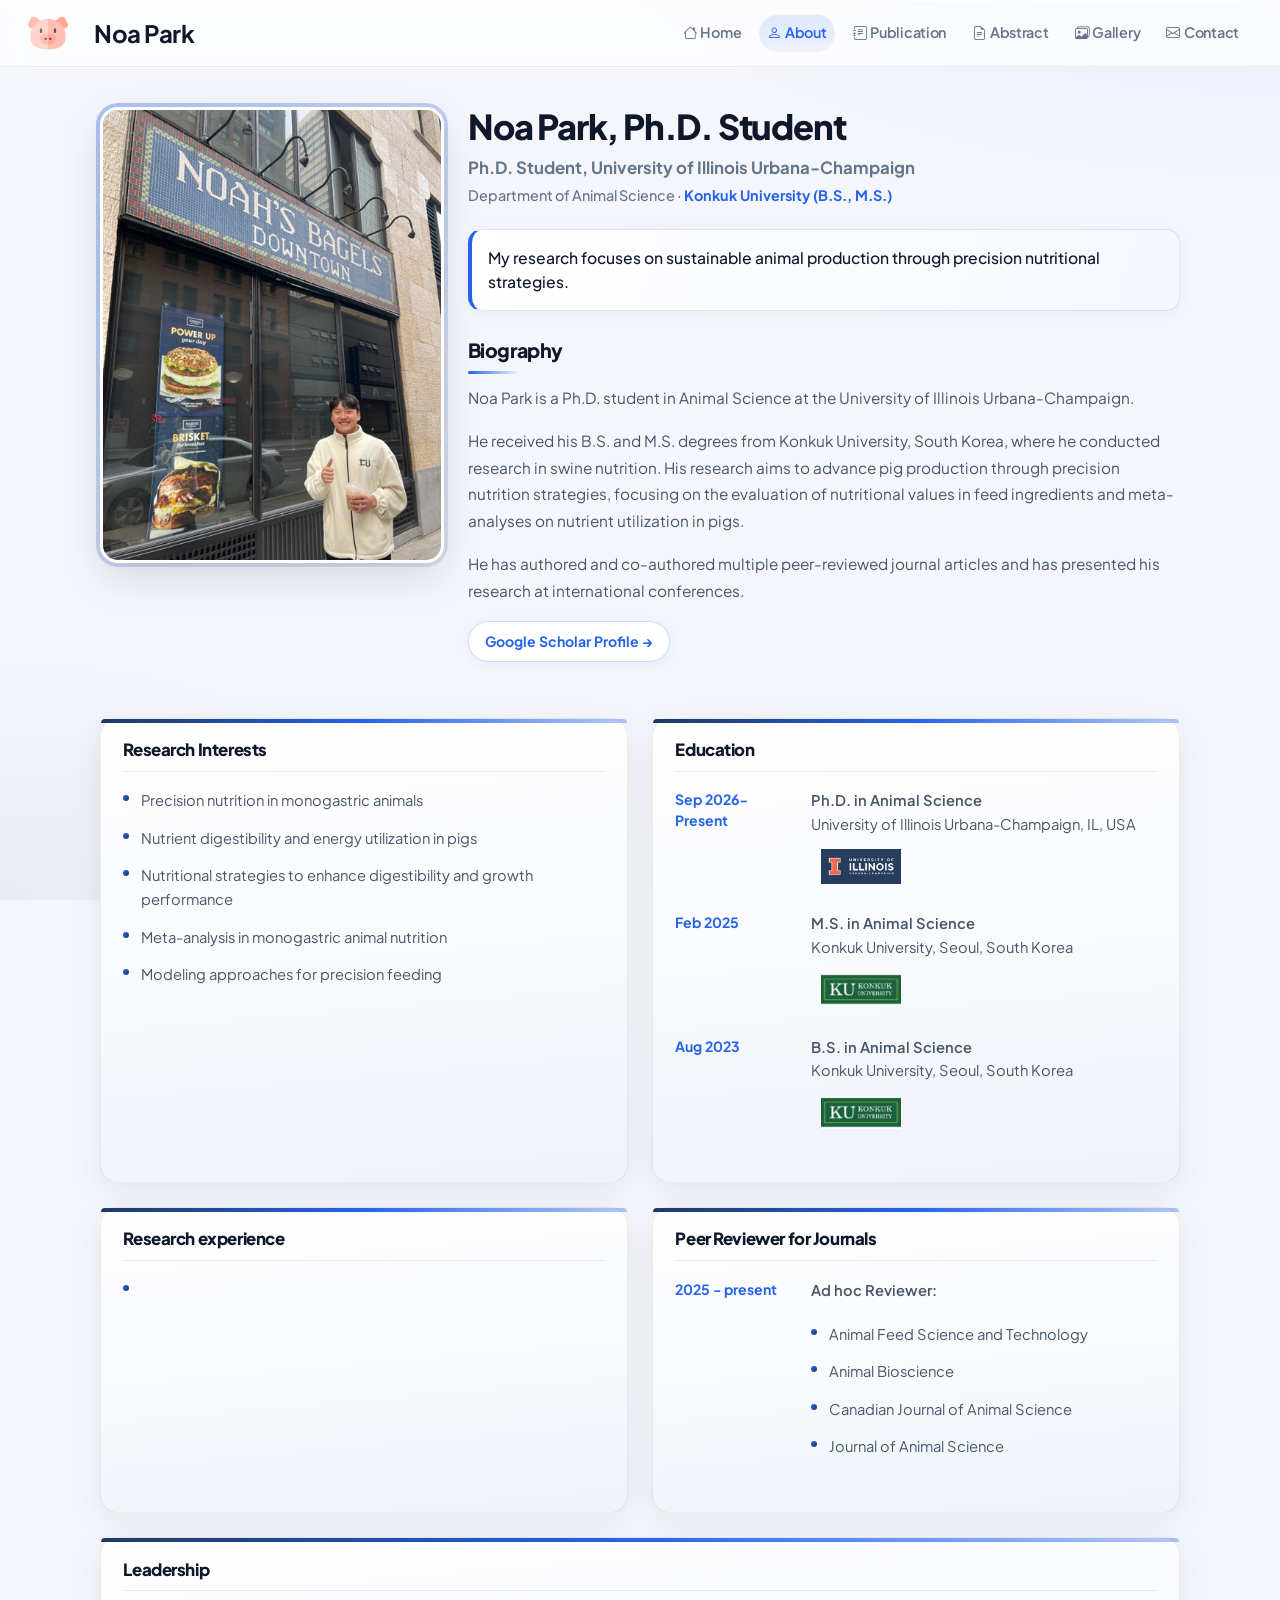
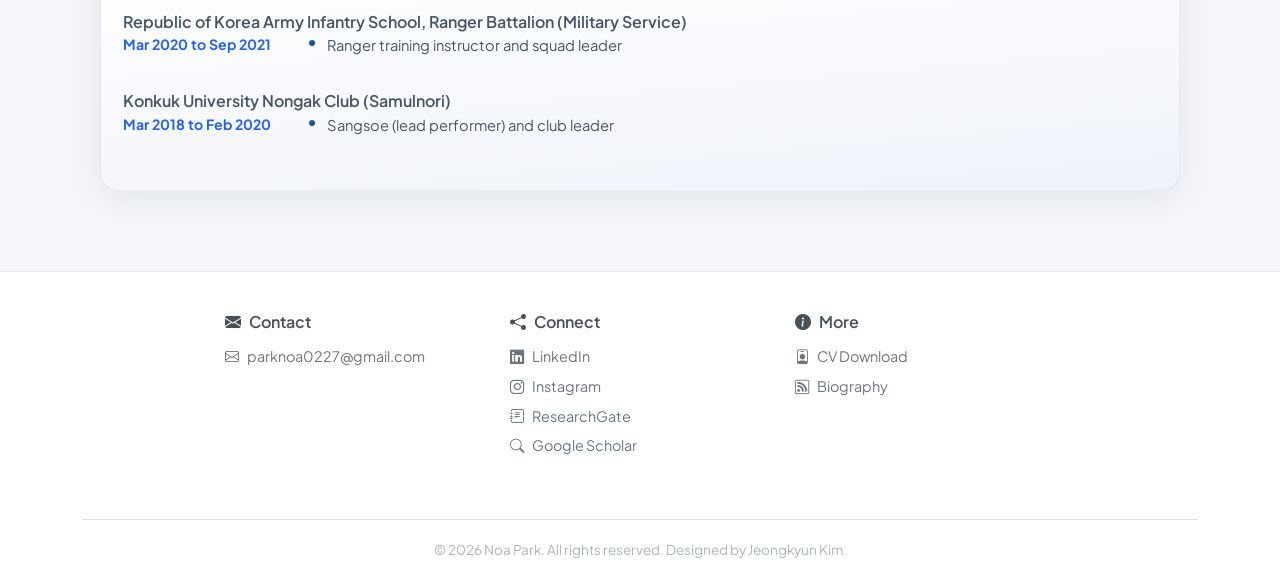
==== about.html @ 13ad5c79 "first commit" ====
<!DOCTYPE html>
<html lang="ko">
<head>
    <meta charset="utf-8">
    <meta http-equiv="X-UA-Compatible" content="IE=edge">
    <title>Noa Park Page</title>
    <meta name="viewport" content="width=device-width, initial-scale=1">

    <link rel="preconnect" href="https://fonts.googleapis.com">
    <link rel="preconnect" href="https://fonts.gstatic.com" crossorigin>
    <link href="https://fonts.googleapis.com/css2?family=Plus+Jakarta+Sans:ital,wght@0,400;0,500;0,600;0,700;0,800;1,500&display=swap" rel="stylesheet">

    <!-- Bootstrap CSS / JS -->
    <link rel="stylesheet" href="inc/css/bootstrap.min.css">
    <script src="inc/js/bootstrap.bundle.min.js"></script>
    <link rel="stylesheet" href="inc/css/page.css">
    <link rel="stylesheet" href="inc/css/about.css">
    <link rel="stylesheet" href="https://cdn.jsdelivr.net/npm/bootstrap-icons@1.11.3/font/bootstrap-icons.css">
</head>
<body class="page-about">
    <div id="navbar-placeholder"></div>

    
    <!-- 상단 프로필 섹션 -->
    <div class="about-hero">
    <div class="row g-4 align-items-start">
        <!-- 왼쪽 사진 -->
        <div class="col-lg-4 d-flex justify-content-center">
            <div class="about-photo-frame">
                <img src="img/img02.png" alt="Profile photo" class="about-photo">
            </div>
        </div>

        <!-- 오른쪽 텍스트 -->
        <div class="col-lg-8">
            <!-- 이름 + 현재 포지션 -->
            <div class="about-header">
                <h1 class="about-name" id="about-hero-name"></h1>
                <p class="about-position" id="about-hero-position"></p>
                <p class="about-meta">
                    <span id="about-meta-department"></span>
                    <span class="about-univ" id="about-meta-prior"></span>
                </p>
            </div>

            <!-- 한 줄 연구 요약 — 내용은 inc/content/about-content.js -->
            <div class="about-highlight" id="about-highlight"></div>

            <!-- Biography — 내용은 inc/content/about-content.js -->
            <section class="about-bio">
                <h2 class="about-section-title" id="about-bio-title"></h2>
                <div id="about-bio-body"></div>
                <p class="about-links">
                    <a href="#" target="_blank" rel="noopener" class="about-link" id="about-scholar-link"></a>
                </p>
            </section>
        </div>
    </div>
</div>


    <!-- CV 2열 그리드 섹션 -->
    <section class="cv-grid">
        <div class="row g-4">
            <!-- Research Interests — 목록은 inc/content/about-content.js -->
            <div class="col-lg-6 col-md-12">
                <div class="cv-card">
                    <h5 id="cv-research-title"></h5>
                    <div id="cv-research-list"></div>
                </div>
            </div>

            <!-- Education — inc/content/about-content.js -->
            <div class="col-lg-6 col-md-12">
                <div class="cv-card">
                    <h5 id="cv-education-title"></h5>
                    <div id="cv-education-body"></div>
                </div>
            </div>

            <!-- Research experience — 내용 없으면 빈 줄(&nbsp;) 한 줄만 표시 -->
            <div class="col-lg-6 col-md-12" id="cv-col-research-exp">
                <div class="cv-card">
                    <h5 id="cv-research-exp-title"></h5>
                    <div id="cv-research-exp-body"></div>
                </div>
            </div>

            <!-- Peer Reviewer — inc/content/about-content.js -->
            <div class="col-lg-6 col-md-12">
                <div class="cv-card">
                    <h5 id="cv-peer-title"></h5>
                    <div id="cv-peer-body"></div>
                </div>
            </div>

            <!-- Leadership — inc/content/about-content.js -->
            <div class="col-lg-12 col-md-12">
                <div class="cv-card">
                    <h5 id="cv-leadership-title"></h5>
                    <div id="cv-leadership-body"></div>
                </div>
            </div>
        </div>
    </section>

    <div id="footer-placeholder"></div>

    <!-- 내용 수정: inc/content/about-content.js 만 편집 -->
    <script src="inc/content/about-content.js"></script>
    <script src="inc/js/about-render.js"></script>
    <script src="inc/js/common.js"></script>
</body>
</html>
---- inc/css/page.css ----
body{
    font-family: -apple-system,BlinkMacSystemFont,"Segoe UI",Roboto,"Noto Sans KR",sans-serif;
    background:#ffffff;
}

/* 상단 네비 */
.navbar-nav .nav-link {
    transition: all 0.3s ease;
    border-radius: 25px;
    margin: 0 5px;
    padding: 8px 20px;
}

.navbar-nav .nav-link:hover {
    background: rgba(255,255,255,0.2);
    transform: translateY(-2px);
}
.dropdown-item:hover {
    background: linear-gradient(90deg, #e0edff, #a1bcfc);
    color: white !important;
}
.nav-stay{
    background: linear-gradient(135deg, #e0edff 0%, #a1bcfc 100%);
    box-shadow: 0 4px 15px rgba(0,0,0,0.2);
    padding: 0.5rem 1rem;
}
.nav-span{
    color:rgb(56, 56, 56);
}

/* FOOTER (common.js 주입 푸터) */
.footer{
    background: linear-gradient(135deg, #f8f9fa 0%, #e9ecef 100%);
    border-top: 1px solid #dee2e6;
    margin-top: 60px;
    padding: 40px 0 20px;
    color: #6c757d;
    font-size: 0.9rem;
}
.footer .row > div {
    display: flex;
    flex-direction: column;
    align-items: center;
}

.footer h6{
    color: #495057;
    font-weight: 600;
    margin-bottom: 15px;
    font-size: 1rem;
}
.footer-link{
    color: #6c757d;
    text-decoration: none;
    display: block;
    margin-bottom: 8px;
}
.footer-link:hover{
    color: #c62828;
}
.footer .bi{
    width: 16px;
    height: 16px;
    margin-right: 8px;
}
.footer-bottom{
    border-top: 1px solid #dee2e6;
    margin-top: 30px;
    padding-top: 20px;
    text-align: center;
    font-size: 0.85rem;
    color: #adb5bd;
}

/* page.css - about.html 전용 스타일 */

/* 상단 About 섹션 */
.about-hero{
    max-width:1200px;
    margin:60px auto 40px;
}
.about-photo{
    width:100%;
    max-width:420px;
    border-radius:4px;
    box-shadow:0 10px 25px rgba(0,0,0,0.18);
    object-fit:cover;
}
.about-name{
    font-size:1.8rem;
    font-weight:700;
    margin-bottom:5px;
}
.about-position{
    font-weight:600;
    margin-bottom:4px;
}
.about-univ{
    color:#c62828;
    font-weight:600;
}
.about-dept{
    margin-top:15px;
    margin-bottom:20px;
    color:#555;
    font-size:1rem;
}
.about-list{
    margin-top:10px;
}
.about-list li{
    margin-bottom:6px;
    font-size:0.98rem;
}

/* 상단 헤더 영역 */
.about-header{
    margin-bottom:18px;
}

.about-meta{
    font-size:0.9rem;
    color:#777;
}


/* 연구 한 줄 요약 강조 박스 */
.about-highlight{
    margin:20px 0 28px;
    padding:14px 18px;
    border-radius:8px;
    background: #f8fafc;
    border:1px solid #e5e9f0;
    font-size:0.95rem;
    color:#333;
}

/* 섹션 타이틀 + 바이오 */
.about-section-title{
    font-size:1.25rem;
    font-weight:700;
    margin-bottom:10px;
    color:#444;
}

.about-bio-text{
    font-size:0.95rem;
    line-height:1.7;
    color:#444;
    margin-bottom:10px;
}

.about-links{
    margin-top:8px;
}

.about-link{
    font-size:0.9rem;
    font-weight:600;
    color:#1a73e8;
    text-decoration:none;
}

.about-link:hover{
    text-decoration:underline;
}





/* Biography 영역 */
.bio-section{
    max-width:1200px;
    margin:40px auto 80px;
}
.bio-title{
    font-weight:700;
    font-size:1.4rem;
    margin-bottom:20px;
}
.bio-title span{
    color:#1b5e20;
}
.bio-text{
    font-size:0.98rem;
    line-height:1.7;
    color:#333;
}
.bio-text .about-univ{
    color:#c62828;
}


/* CV 그리드 섹션 */
.cv-grid .row > div {
    display: flex;
}
.cv-grid .cv-card {
    width: 100%;
}
.cv-grid{
    max-width:1200px;
    margin:60px auto 80px;
}
.cv-title{
    font-weight:700;
    font-size:1.3rem;
    margin-bottom:25px;
    color:#333;
}
.cv-card{
    height:100%;
    padding:25px;
    border:1px solid #e9ecef;
    border-radius:8px;
    background:#fff;
    transition:all 0.3s ease;
    box-shadow:0 2px 8px rgba(0,0,0,0.08);
}
.cv-card:hover{
    box-shadow:0 8px 25px rgba(0,0,0,0.15);
    transform:translateY(-2px);
}
.cv-card h5{
    font-size:1.1rem;
    font-weight:700;
    margin-bottom:18px;
    color:#1a1a1a;
}
.cv-item{
    display:flex;
    align-items:flex-start;
    margin-bottom:14px;
    font-size:0.92rem;
}
.cv-dot{
    width:6px;
    height:6px;
    background:#c62828;
    border-radius:50%;
    margin:6px 12px 0 0;
    flex-shrink:0;
}
.cv-text{
    color:#555;
    line-height:1.6;
}
.cv-univ-logo{
    width:80px;
    height:60px;
    object-fit:contain;
    margin-left:10px;
    opacity:0.9;
}
.cv-date{
    font-weight:600;
    color:#c62828;
    font-size:0.88rem;
}

.cv-item-grid {
    display: grid;
    grid-template-columns: 120px 1fr;
    gap: 12px 16px;
    align-items: start;
    margin-bottom: 16px;
    font-size: 0.92rem;
}


/* 날짜가 긴 섹션용 (Leadership, Activity 등) */
.cv-item-grid-wide{
    display:grid;
    grid-template-columns:170px 1fr; /* 여기 값으로 조절 */
    gap:12px 16px;
    align-items:start;
    margin-bottom:16px;
}



/* 5. Gallery 페이지 */
.gallery-page{ 
    max-width:1200px; 
    margin:60px auto 80px; 
}

.gallery-page #galleryCarousel {
    margin-bottom: 2.5rem;
}

/* 캐러셀 — 고정 비율 박스 + cover로 빈 여백 제거 */
.gallery-page .carousel-item {
    position: relative;
}

.carousel-slide-wrapper {
    position: relative;
    width: 100%;
    aspect-ratio: 5 / 3;
    max-height: min(52vh, 520px);
    margin-inline: auto;
    background: linear-gradient(155deg, #f4f5f7 0%, #e9ecf1 55%, #dfe4ea 100%);
    border-radius: 16px;
    overflow: hidden;
    box-shadow:
        0 12px 40px rgba(15, 23, 42, 0.12),
        0 2px 8px rgba(15, 23, 42, 0.06);
    border: 1px solid rgba(255, 255, 255, 0.65);
}

.carousel-slide-img {
    position: absolute;
    inset: 0;
    width: 100%;
    height: 100%;
    object-fit: cover;
    object-position: center;
    border-radius: 0;
    box-shadow: none;
}

.gallery-page .carousel-caption {
    left: 50%;
    right: auto;
    bottom: 1.25rem;
    transform: translateX(-50%);
    width: auto;
    max-width: calc(100% - 2rem);
    padding: 0.45rem 1rem;
    margin: 0;
    background: rgba(15, 23, 42, 0.42);
    backdrop-filter: blur(10px);
    -webkit-backdrop-filter: blur(10px);
    border-radius: 999px;
    border: 1px solid rgba(255, 255, 255, 0.14);
    box-shadow: 0 4px 20px rgba(0, 0, 0, 0.18);
}

.gallery-page .carousel-caption p {
    margin: 0;
    font-size: 0.875rem;
    font-weight: 600;
    letter-spacing: 0.02em;
    color: #fff !important;
    text-shadow: 0 1px 2px rgba(0, 0, 0, 0.35);
}

/* 심플한 버튼 */
.simple-carousel-btn {
    width: 50px;
    height: 50px;
    background: rgba(255,255,255,0.9);
    border: none;
    border-radius: 50%;
    top: 50%;
    transform: translateY(-50%);
    margin-top: -25px;
    transition: all 0.3s ease;
    box-shadow: 0 4px 15px rgba(0,0,0,0.2);
    color: #333 !important;
    font-size: 1.2rem;
    display: flex;
    align-items: center;
    justify-content: center;
}

.simple-carousel-btn:hover {
    background: #fff;
    box-shadow: 0 6px 25px rgba(0,0,0,0.3);
    transform: translateY(-50%) scale(1.1);
    color: #c62828 !important;
}

.simple-carousel-btn i {
    font-size: 1.3rem;
}

/* 인디케이터 */
.gallery-page .carousel-indicators {
    margin-bottom: 0.35rem;
}

.gallery-page .carousel-indicators [data-bs-target] {
    width: 10px;
    height: 10px;
    border-radius: 50%;
    background: rgba(15, 23, 42, 0.18);
    border: none;
    margin: 0 5px;
    transition: transform 0.25s ease, background 0.25s ease, box-shadow 0.25s ease;
}

.gallery-page .carousel-indicators .active {
    background: #c62828;
    transform: scale(1.25);
    box-shadow: 0 0 0 3px rgba(198, 40, 40, 0.22);
}

/* 모바일 */
@media (max-width: 768px) {
    .carousel-slide-wrapper {
        aspect-ratio: 4 / 3;
        max-height: min(48vh, 380px);
        border-radius: 14px;
    }
    .simple-carousel-btn {
        width: 40px;
        height: 40px;
    }
    .gallery-page .carousel-caption {
        bottom: 0.85rem;
        padding: 0.35rem 0.85rem;
    }
}

/* 그리드 상단 문구 */
.gallery-grid-section {
    padding-top: 0.25rem;
    margin-top: 0.5rem;
    border-top: 1px solid rgba(15, 23, 42, 0.06);
}

.gallery-grid-heading {
    font-size: clamp(1.15rem, 2.5vw, 1.35rem);
    font-weight: 700;
    letter-spacing: -0.03em;
    color: #0f172a;
    text-align: center;
    margin-bottom: 0.35rem;
}

.gallery-grid-lead {
    text-align: center;
    font-size: 0.875rem;
    color: #64748b;
    max-width: 36rem;
    margin: 0 auto 1.75rem;
    line-height: 1.55;
}

/* 썸네일 카드 — aspect-ratio + 절대배치 img 로 타일 크기·크롭 통일 */
.gallery-item {
    cursor: pointer;
}

.gallery-img-wrap{
    position: relative;
    overflow: hidden;
    border-radius: 14px;
    width: 100%;
    aspect-ratio: 4 / 3;
    background: linear-gradient(165deg, #f1f3f6 0%, #e6e9ef 100%);
    border: 1px solid rgba(15, 23, 42, 0.06);
    box-shadow:
        0 6px 22px rgba(15, 23, 42, 0.07),
        0 1px 4px rgba(15, 23, 42, 0.04);
    transition: box-shadow 0.35s ease, transform 0.35s ease, border-color 0.35s ease;
}

.gallery-img-wrap:hover {
    box-shadow:
        0 14px 36px rgba(15, 23, 42, 0.11),
        0 4px 12px rgba(198, 40, 40, 0.08);
    transform: translateY(-3px);
    border-color: rgba(198, 40, 40, 0.18);
}

.gallery-img-wrap img{
    position: absolute;
    inset: 0;
    width: 100%;
    height: 100%;
    object-fit: cover;
    object-position: center;
    border-radius: 0;
    transition: transform 0.45s cubic-bezier(0.33, 1, 0.68, 1);
}

/* 호버 오버레이 */
.gallery-overlay{
    position:absolute;
    inset:0;
    background: linear-gradient(
        to top,
        rgba(15, 23, 42, 0.72) 0%,
        rgba(15, 23, 42, 0.25) 45%,
        transparent 70%
    );
    color:#fff;
    display:flex;
    align-items:flex-end;
    justify-content:center;
    opacity:0;
    transition:opacity 0.35s ease;
    text-align:center;
    padding: 1rem 1rem 1.1rem;
}
.gallery-overlay-text{
    font-size: 0.9rem;
    font-weight: 600;
    line-height: 1.35;
    letter-spacing: 0.02em;
    text-shadow: 0 2px 10px rgba(0, 0, 0, 0.45);
}
.gallery-img-wrap:hover img{ 
    transform: scale(1.06); 
}
.gallery-img-wrap:hover .gallery-overlay{ 
    opacity: 1; 
}

/* 이미지 모달 */
#imageModal .modal-content {
    border-radius: 16px;
    overflow: hidden;
    box-shadow: 0 24px 64px rgba(15, 23, 42, 0.22);
}

#imageModal .modal-header-custom {
    background: linear-gradient(180deg, #fafbfc 0%, #f1f3f5 100%);
    border-radius: 0;
    padding: 15px 20px;
    border-bottom: 1px solid rgba(15, 23, 42, 0.06);
    display: flex;
    justify-content: space-between;
    align-items: center;
}

#imageModal .modal-title-custom {
    color: #333;
    font-weight: 600;
    font-size: 1.1rem;
    margin: 0;
}

#imageModal .btn-close-custom {
    background: none;
    border: none;
    font-size: 1.4rem;
    color: #333 !important;
    padding: 5px 10px;
    border-radius: 50%;
    transition: all 0.3s ease;
    width: 36px;
    height: 36px;
    display: flex;
    align-items: center;
    justify-content: center;
}

#imageModal .btn-close-custom:hover {
    background: rgba(0,0,0,0.1);
    color: #c62828 !important;
    transform: scale(1.1);
}

#imageModal .modal-body-custom {
    background: #0f172a;
    padding: 24px 20px;
    border-radius: 0;
    display: flex;
    align-items: center;
    justify-content: center;
    min-height: 400px;
}

#imageModal img {
    max-height: 78vh;
    max-width: 100%;
    object-fit: contain;
    border-radius: 10px;
    box-shadow: 0 12px 48px rgba(0, 0, 0, 0.45);
}



/* 반응형 */
@media (max-width: 991.98px){
    .about-hero, .bio-section{
        margin:30px auto;
        padding:0 16px;
    }
    .about-photo{
        margin-bottom:20px;
        max-width:100%;
    }
    .about-name{
        font-size:1.5rem;
    }
    .cv-grid .row > div{
        margin-bottom:25px;
    }
    .cv-univ-logo{
        width:45px;
        height:30px;
    }
    .footer{
        padding: 30px 15px 15px;
    }

    .gallery-page{ 
        margin:30px auto; 
        padding:0 15px; 
    }
    .gallery-img-wrap {
        border-radius: 12px;
    }

    .gallery-grid-lead {
        margin-bottom: 1.35rem;
        padding-inline: 0.5rem;
    }

    .cv-item-grid {
        grid-template-columns: 1fr;
        gap: 8px;
    }

}

/* ---------- 공통 상단 네비 (common.js → #navbar-placeholder 주입) ---------- */
.navbar.site-navbar.nav-stay {
    background: rgba(255, 255, 255, 0.72) !important;
    backdrop-filter: blur(14px);
    -webkit-backdrop-filter: blur(14px);
    border-bottom: 1px solid rgba(15, 23, 42, 0.08);
    box-shadow: 0 1px 0 rgba(255, 255, 255, 0.8) inset;
}

.navbar.site-navbar.navbar-light .navbar-toggler {
    border-color: rgba(15, 23, 42, 0.08);
}

.navbar.site-navbar .nav-span {
    color: #0f172a !important;
    letter-spacing: -0.02em;
}

.navbar.site-navbar .navbar-nav .nav-link {
    color: #64748b !important;
    font-weight: 600;
    font-size: 0.9rem;
}

.navbar.site-navbar .navbar-nav .nav-link:hover,
.navbar.site-navbar .navbar-nav .nav-link:focus {
    color: #1e3a5f !important;
    background: rgba(37, 99, 235, 0.06);
}

.navbar.site-navbar .navbar-nav .nav-link.active {
    color: #2563eb !important;
    background: linear-gradient(180deg, rgba(37, 99, 235, 0.14), rgba(37, 99, 235, 0.07));
    box-shadow: 0 1px 0 rgba(255, 255, 255, 0.7) inset;
}
---- inc/css/about.css ----
/* About page — aligns with home rhythm (1120px, 1.25rem gutter); visual refresh scoped to .page-about */

.page-about {
    --ab-accent: #1e3a5f;
    --ab-accent-soft: #2563eb;
    --ab-text: #0f172a;
    --ab-muted: #64748b;
    --ab-border: rgba(15, 23, 42, 0.08);
    --ab-radius: 18px;
    --ab-font: "Plus Jakarta Sans", -apple-system, BlinkMacSystemFont, "Segoe UI", Roboto, "Noto Sans KR",
        sans-serif;
    font-family: var(--ab-font);
    color: var(--ab-text);
    background-color: #f4f6fb;
    background-image:
        radial-gradient(ellipse 120% 80% at 100% -20%, rgba(37, 99, 235, 0.1), transparent 50%),
        radial-gradient(ellipse 80% 60% at 0% 100%, rgba(30, 58, 95, 0.06), transparent 45%);
    background-attachment: fixed;
    min-height: 100vh;
}


/* ----- 상단 프로필 ----- */
.page-about .about-hero {
    max-width: 1120px;
    margin: 2.5rem auto 2.5rem;
    padding: 0 1.25rem;
}

.page-about .about-photo-frame {
    position: relative;
    display: inline-block;
    margin: 0 auto;
}

.page-about .about-photo-frame::before {
    content: "";
    position: absolute;
    inset: -4px;
    border-radius: 22px;
    background: linear-gradient(135deg, rgba(37, 99, 235, 0.35), rgba(30, 58, 95, 0.12));
    z-index: 0;
}

.page-about .about-photo {
    position: relative;
    z-index: 1;
    max-width: 380px;
    width: 100%;
    border-radius: 18px;
    object-fit: cover;
    border: 3px solid #fff;
    box-shadow:
        0 1px 0 rgba(255, 255, 255, 0.35) inset,
        0 16px 40px rgba(15, 23, 42, 0.12);
}

.page-about .about-header {
    margin-bottom: 1.35rem;
}

.page-about .about-name {
    font-size: clamp(1.65rem, 4vw, 2.15rem);
    font-weight: 800;
    letter-spacing: -0.035em;
    line-height: 1.15;
    margin-bottom: 0.5rem;
    color: var(--ab-text);
}

.page-about .about-position {
    font-weight: 700;
    font-size: 1.05rem;
    color: var(--ab-muted);
    margin-bottom: 0.35rem;
}

.page-about .about-meta {
    font-size: 0.9rem;
    color: var(--ab-muted);
    font-weight: 500;
}

.page-about .about-univ {
    color: var(--ab-accent-soft);
    font-weight: 700;
}

.page-about .about-highlight {
    margin: 1.25rem 0 1.75rem;
    padding: 1rem 1.2rem 1rem 1rem;
    border-radius: 14px;
    border: 1px solid rgba(37, 99, 235, 0.15);
    border-left: 4px solid var(--ab-accent-soft);
    background: linear-gradient(105deg, #ffffff 0%, #f4f7fd 100%);
    box-shadow: 0 2px 12px rgba(15, 23, 42, 0.05);
    font-size: 0.98rem;
    line-height: 1.55;
    font-weight: 500;
    color: var(--ab-text);
}

.page-about .about-section-title {
    font-size: 1.22rem;
    font-weight: 800;
    letter-spacing: -0.03em;
    color: var(--ab-text);
    margin-bottom: 0.65rem;
}

.page-about .about-bio .about-section-title::after {
    content: "";
    display: block;
    width: 52px;
    height: 3px;
    margin-top: 0.55rem;
    border-radius: 2px;
    background: linear-gradient(90deg, var(--ab-accent-soft), transparent);
}

.page-about .about-bio-text {
    font-size: 0.96rem;
    line-height: 1.75;
    color: #475569;
    margin-bottom: 1rem;
}

.page-about .about-links {
    margin-top: 1rem;
}

.page-about .about-link {
    display: inline-flex;
    align-items: center;
    gap: 0.35rem;
    padding: 0.55rem 1rem;
    border-radius: 999px;
    font-size: 0.88rem;
    font-weight: 700;
    color: var(--ab-accent-soft);
    text-decoration: none;
    background: #fff;
    border: 1px solid rgba(37, 99, 235, 0.22);
    box-shadow: 0 2px 10px rgba(37, 99, 235, 0.08);
    transition: transform 0.2s ease, box-shadow 0.2s ease, border-color 0.2s ease;
}

.page-about .about-link:hover {
    transform: translateY(-2px);
    border-color: rgba(37, 99, 235, 0.35);
    box-shadow: 0 6px 18px rgba(37, 99, 235, 0.14);
    color: var(--ab-accent);
}

/* ----- CV 카드 그리드 ----- */
.page-about .cv-grid {
    max-width: 1120px;
    margin: 2.5rem auto 5rem;
    padding: 0 1.25rem;
}

.page-about .cv-card {
    position: relative;
    isolation: isolate;
    height: 100%;
    padding: 1.35rem 1.4rem 1.45rem;
    border-radius: var(--ab-radius);
    border: 1px solid rgba(15, 23, 42, 0.07);
    background: linear-gradient(175deg, #ffffff 0%, #f7f9fc 55%, #eef2f9 100%);
    box-shadow:
        0 1px 0 rgba(255, 255, 255, 0.85) inset,
        0 10px 32px rgba(15, 23, 42, 0.07);
    transition: transform 0.25s ease, box-shadow 0.25s ease, border-color 0.25s ease;
}

.page-about .cv-card::before {
    content: "";
    position: absolute;
    left: 0;
    top: 0;
    right: 0;
    height: 4px;
    border-radius: var(--ab-radius) var(--ab-radius) 0 0;
    background: linear-gradient(90deg, var(--ab-accent), var(--ab-accent-soft), rgba(37, 99, 235, 0.35));
    z-index: 1;
}

.page-about .cv-card:hover {
    transform: translateY(-4px);
    border-color: rgba(37, 99, 235, 0.18);
    box-shadow:
        0 1px 0 rgba(255, 255, 255, 0.9) inset,
        0 18px 40px rgba(30, 58, 95, 0.11);
}

.page-about .cv-card h5 {
    position: relative;
    z-index: 2;
    font-size: 1.05rem;
    font-weight: 800;
    letter-spacing: -0.025em;
    margin-bottom: 1.1rem;
    padding-bottom: 0.65rem;
    color: var(--ab-text);
    border-bottom: 1px solid var(--ab-border);
}

.page-about .cv-dot {
    background: linear-gradient(135deg, var(--ab-accent-soft), var(--ab-accent));
}

.page-about .cv-date {
    color: var(--ab-accent-soft);
    font-weight: 700;
}

.page-about .cv-text {
    color: #475569;
}

.page-about .cv-univ-logo {
    vertical-align: middle;
}

.page-about .footer {
    background: #fff;
    border-top: 1px solid var(--ab-border);
    margin-top: 0;
}

.page-about .footer .row > div {
    align-items: flex-start;
}

@media (max-width: 991.98px) {
    .page-about .about-hero .row {
        text-align: center;
    }

    .page-about .about-bio .about-section-title::after {
        margin-left: auto;
        margin-right: auto;
    }

    .page-about .about-links {
        display: flex;
        justify-content: center;
    }

    .page-about .footer .row > div {
        align-items: center;
        text-align: center;
    }
}
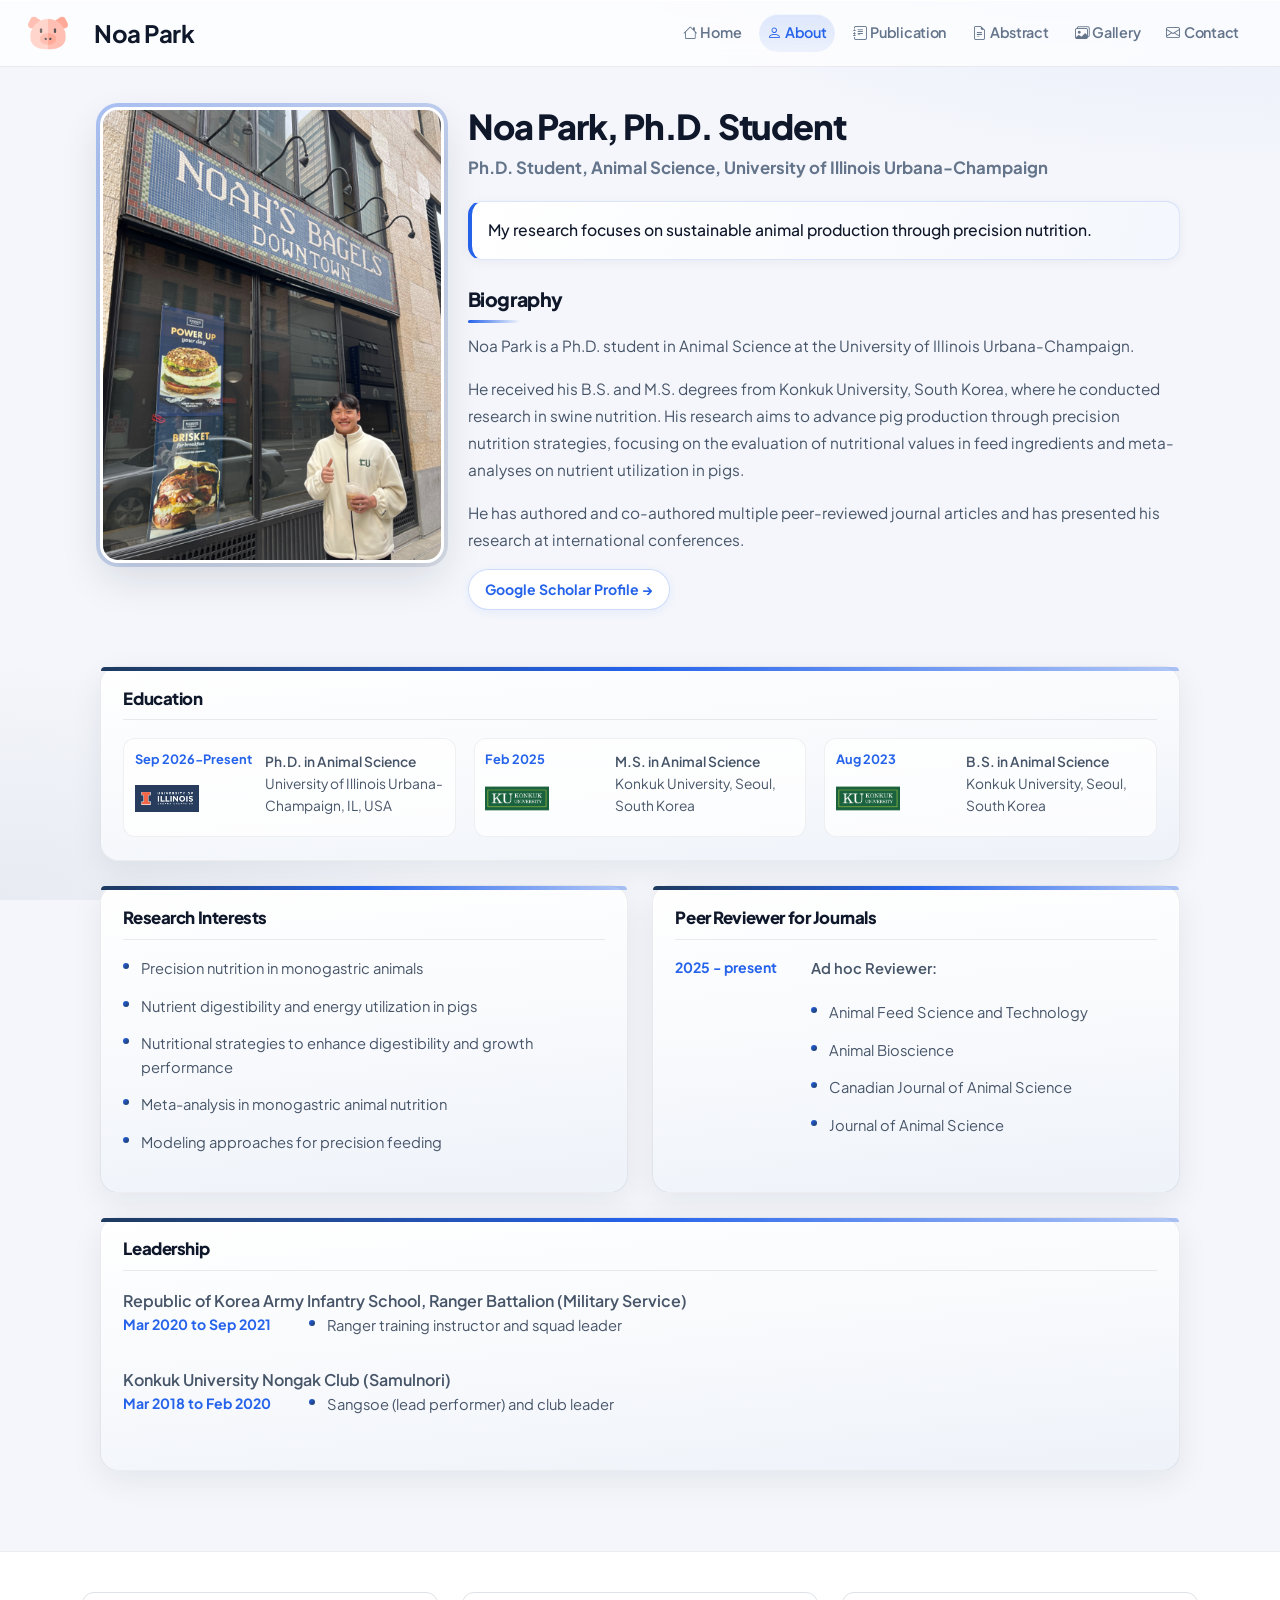
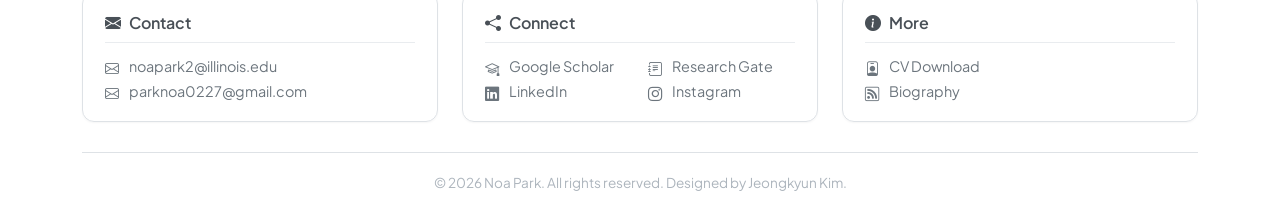
==== commit 065bda7c: "change0521" ====
--- a/about.html
+++ b/about.html
@@ -59,43 +59,35 @@
 </div>
 
 
-    <!-- CV 2열 그리드 섹션 -->
+    <!-- CV 그리드: Education 전체 너비 → Research / Peer 2열 → Leadership -->
     <section class="cv-grid">
         <div class="row g-4">
-            <!-- Research Interests — 목록은 inc/content/about-content.js -->
+            <!-- Education — 전체 너비, inc/content/about-content.js -->
+            <div class="col-12">
+                <div class="cv-card cv-card--education-wide">
+                    <h5 id="cv-education-title"></h5>
+                    <div id="cv-education-body"></div>
+                </div>
+            </div>
+
+            <!-- Research Interests — inc/content/about-content.js -->
             <div class="col-lg-6 col-md-12">
-                <div class="cv-card">
+                <div class="cv-card cv-card--half">
                     <h5 id="cv-research-title"></h5>
                     <div id="cv-research-list"></div>
                 </div>
             </div>
 
-            <!-- Education — inc/content/about-content.js -->
-            <div class="col-lg-6 col-md-12">
-                <div class="cv-card">
-                    <h5 id="cv-education-title"></h5>
-                    <div id="cv-education-body"></div>
-                </div>
-            </div>
-
-            <!-- Research experience — 내용 없으면 빈 줄(&nbsp;) 한 줄만 표시 -->
-            <div class="col-lg-6 col-md-12" id="cv-col-research-exp">
-                <div class="cv-card">
-                    <h5 id="cv-research-exp-title"></h5>
-                    <div id="cv-research-exp-body"></div>
-                </div>
-            </div>
-
             <!-- Peer Reviewer — inc/content/about-content.js -->
             <div class="col-lg-6 col-md-12">
-                <div class="cv-card">
+                <div class="cv-card cv-card--half">
                     <h5 id="cv-peer-title"></h5>
                     <div id="cv-peer-body"></div>
                 </div>
             </div>
 
             <!-- Leadership — inc/content/about-content.js -->
-            <div class="col-lg-12 col-md-12">
+            <div class="col-12">
                 <div class="cv-card">
                     <h5 id="cv-leadership-title"></h5>
                     <div id="cv-leadership-body"></div>
--- a/inc/css/page.css
+++ b/inc/css/page.css
@@ -37,23 +37,63 @@
     color: #6c757d;
     font-size: 0.9rem;
 }
-.footer .row > div {
+.footer-columns {
+    align-items: stretch;
+}
+.footer-columns > [class*="col-"] {
+    display: flex;
+}
+.footer-panel {
+    flex: 1 1 auto;
+    width: 100%;
     display: flex;
     flex-direction: column;
-    align-items: center;
-}
-
-.footer h6{
+    align-items: stretch;
+    background: rgba(255, 255, 255, 0.85);
+    border: 1px solid #dee2e6;
+    border-radius: 12px;
+    padding: 1.25rem 1.35rem;
+    box-shadow: 0 1px 2px rgba(0, 0, 0, 0.04);
+}
+.footer-panel-title {
     color: #495057;
     font-weight: 600;
-    margin-bottom: 15px;
+    margin-bottom: 0.85rem;
+    padding-bottom: 0.65rem;
+    border-bottom: 1px solid #e9ecef;
     font-size: 1rem;
 }
+.footer-panel-body {
+    flex: 1 1 auto;
+    display: flex;
+    flex-direction: column;
+    gap: 0.35rem;
+}
+.footer-connect-grid {
+    display: grid;
+    grid-template-columns: 1fr;
+    gap: 0.35rem 1rem;
+}
+@media (min-width: 576px) {
+    .footer-connect-grid {
+        grid-template-columns: 1fr 1fr;
+    }
+}
+.footer-connect-grid .footer-link {
+    margin-bottom: 0;
+}
+
 .footer-link{
     color: #6c757d;
     text-decoration: none;
-    display: block;
-    margin-bottom: 8px;
+    display: flex;
+    align-items: center;
+    margin-bottom: 0;
+    line-height: 1.35;
+    overflow-wrap: anywhere;
+}
+.footer-link:visited {
+    color: #6c757d;
 }
 .footer-link:hover{
     color: #c62828;
@@ -62,6 +102,7 @@
     width: 16px;
     height: 16px;
     margin-right: 8px;
+    flex-shrink: 0;
 }
 .footer-bottom{
     border-top: 1px solid #dee2e6;
--- a/inc/css/about.css
+++ b/inc/css/about.css
@@ -73,6 +73,7 @@
     font-size: 1.05rem;
     color: var(--ab-muted);
     margin-bottom: 0.35rem;
+    white-space: pre-line;
 }
 
 .page-about .about-meta {
@@ -222,6 +223,60 @@
     vertical-align: middle;
 }
 
+/* Education: 상단 전체 너비, 학력 항목을 가로로 배치 */
+.page-about .cv-education-layout {
+    display: grid;
+    grid-template-columns: 1fr;
+    gap: 1rem;
+}
+
+@media (min-width: 768px) {
+    .page-about .cv-education-layout {
+        grid-template-columns: repeat(3, minmax(0, 1fr));
+        gap: 1rem 1.15rem;
+    }
+}
+
+.page-about .cv-card--education-wide .cv-item-grid--education-cell {
+    margin-bottom: 0;
+    min-height: 100%;
+    align-self: stretch;
+    padding: 0.75rem 0.65rem 0.85rem;
+    border-radius: 12px;
+    background: rgba(255, 255, 255, 0.72);
+    border: 1px solid rgba(15, 23, 42, 0.06);
+    grid-template-columns: minmax(88px, 118px) minmax(0, 1fr);
+    gap: 10px 12px;
+    font-size: 0.86rem;
+}
+
+.page-about .cv-edu-date-col {
+    display: flex;
+    flex-direction: column;
+    align-items: flex-start;
+    gap: 0.45rem;
+    min-width: 0;
+}
+
+.page-about .cv-card--education-wide .cv-item-grid--education-cell .cv-date {
+    font-size: 0.8rem;
+    line-height: 1.3;
+}
+
+.page-about .cv-card--education-wide .cv-univ-logo--under-date {
+    width: 64px;
+    height: 48px;
+    margin: 0;
+    display: block;
+    object-fit: contain;
+    flex-shrink: 0;
+}
+
+/* Research / Peer — 같은 줄의 두 카드 높이 맞춤 */
+.page-about .cv-card--half {
+    height: 100%;
+}
+
 .page-about .footer {
     background: #fff;
     border-top: 1px solid var(--ab-border);
@@ -248,7 +303,15 @@
     }
 
     .page-about .footer .row > div {
-        align-items: center;
+        align-items: stretch;
         text-align: center;
     }
-}
+
+    .page-about .footer-panel {
+        text-align: center;
+    }
+
+    .page-about .footer-link {
+        justify-content: center;
+    }
+}
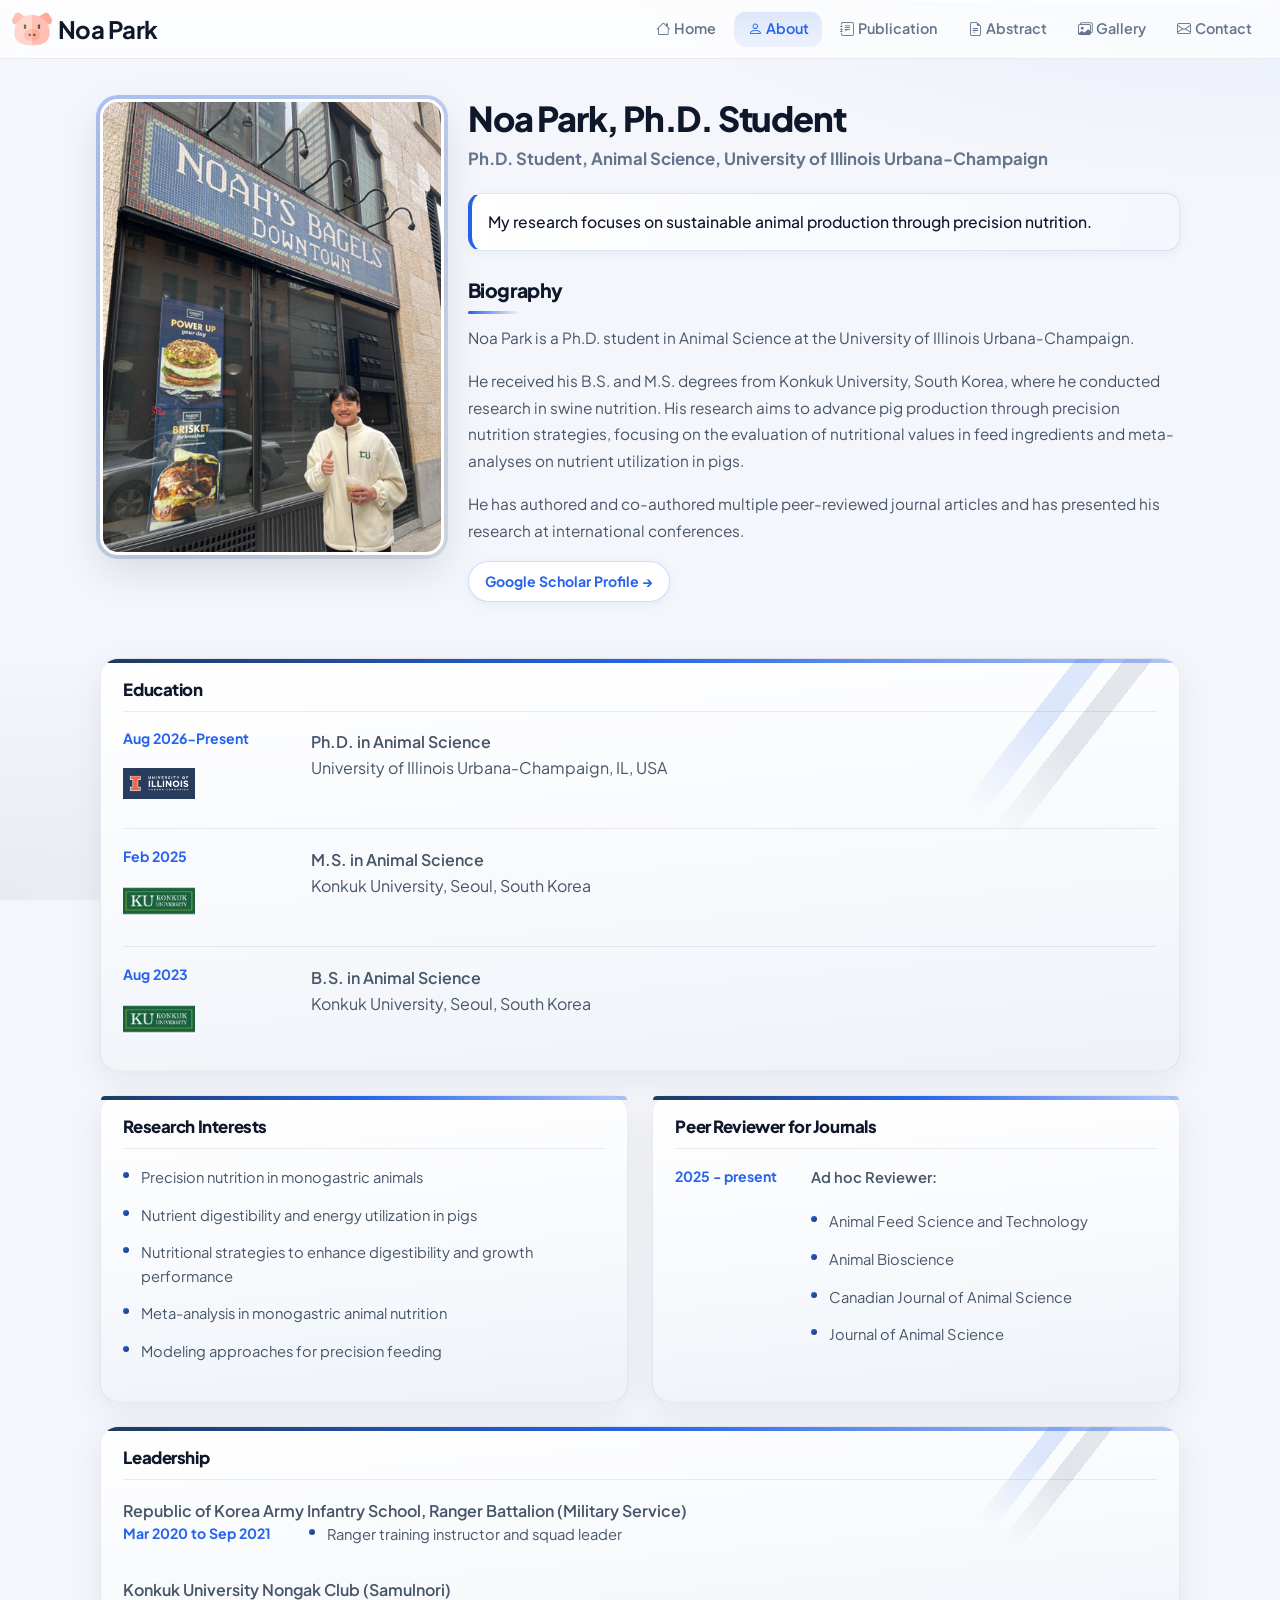
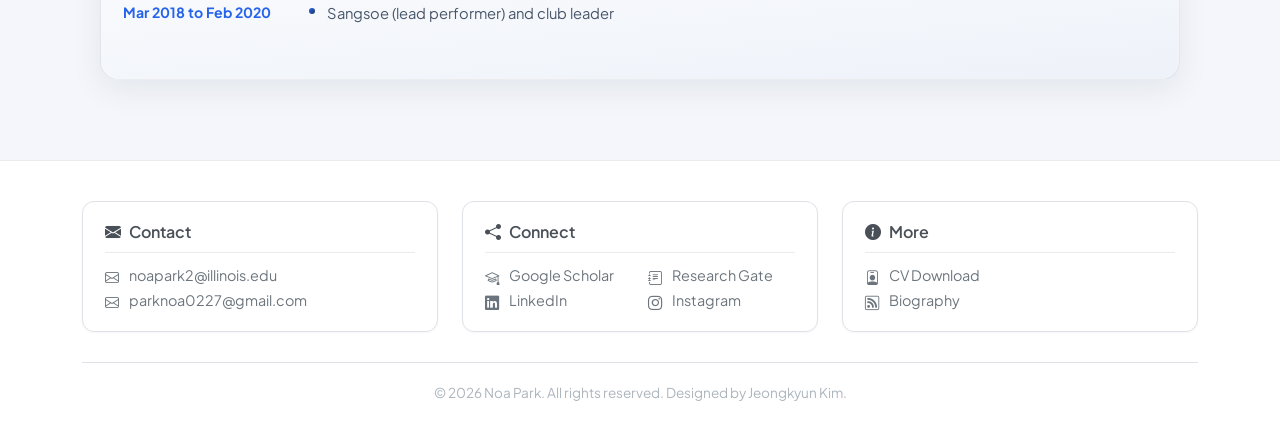
==== commit 64a2200b: "change0513_2" ====
--- a/about.html
+++ b/about.html
@@ -59,18 +59,16 @@
 </div>
 
 
-    <!-- CV 그리드: Education 전체 너비 → Research / Peer 2열 → Leadership -->
+    <!-- CV 그리드: Education 전체 너비 → Research / Peer → Leadership -->
     <section class="cv-grid">
         <div class="row g-4">
-            <!-- Education — 전체 너비, inc/content/about-content.js -->
             <div class="col-12">
-                <div class="cv-card cv-card--education-wide">
+                <div class="cv-card cv-card--education-wide cv-card--ribbon">
                     <h5 id="cv-education-title"></h5>
                     <div id="cv-education-body"></div>
                 </div>
             </div>
 
-            <!-- Research Interests — inc/content/about-content.js -->
             <div class="col-lg-6 col-md-12">
                 <div class="cv-card cv-card--half">
                     <h5 id="cv-research-title"></h5>
@@ -78,7 +76,6 @@
                 </div>
             </div>
 
-            <!-- Peer Reviewer — inc/content/about-content.js -->
             <div class="col-lg-6 col-md-12">
                 <div class="cv-card cv-card--half">
                     <h5 id="cv-peer-title"></h5>
@@ -86,9 +83,8 @@
                 </div>
             </div>
 
-            <!-- Leadership — inc/content/about-content.js -->
             <div class="col-12">
-                <div class="cv-card">
+                <div class="cv-card cv-card--ribbon">
                     <h5 id="cv-leadership-title"></h5>
                     <div id="cv-leadership-body"></div>
                 </div>
--- a/inc/css/page.css
+++ b/inc/css/page.css
@@ -3,31 +3,11 @@
     background:#ffffff;
 }
 
-/* 상단 네비 */
-.navbar-nav .nav-link {
-    transition: all 0.3s ease;
-    border-radius: 25px;
-    margin: 0 5px;
-    padding: 8px 20px;
-}
-
-.navbar-nav .nav-link:hover {
-    background: rgba(255,255,255,0.2);
-    transform: translateY(-2px);
-}
+/* 상단 네비 — 구형 전역 규칙 제거 (.site-navbar 전용 규칙은 파일 하단 참고) */
 .dropdown-item:hover {
     background: linear-gradient(90deg, #e0edff, #a1bcfc);
     color: white !important;
 }
-.nav-stay{
-    background: linear-gradient(135deg, #e0edff 0%, #a1bcfc 100%);
-    box-shadow: 0 4px 15px rgba(0,0,0,0.2);
-    padding: 0.5rem 1rem;
-}
-.nav-span{
-    color:rgb(56, 56, 56);
-}
-
 /* FOOTER (common.js 주입 푸터) */
 .footer{
     background: linear-gradient(135deg, #f8f9fa 0%, #e9ecef 100%);
@@ -320,6 +300,23 @@
 }
 
 
+/* Gallery — 페이지 배경은 Publication / About 등과 동일 */
+.page-gallery {
+    font-family: "Plus Jakarta Sans", -apple-system, BlinkMacSystemFont, "Segoe UI", Roboto, "Noto Sans KR", sans-serif;
+    color: #0f172a;
+    background-color: #f4f6fb;
+    background-image:
+        radial-gradient(ellipse 120% 80% at 100% -20%, rgba(37, 99, 235, 0.08), transparent 50%),
+        radial-gradient(ellipse 80% 60% at 0% 100%, rgba(30, 58, 95, 0.05), transparent 45%);
+    background-attachment: fixed;
+    min-height: 100vh;
+}
+
+.page-gallery .footer {
+    background: #fff;
+    border-top: 1px solid rgba(15, 23, 42, 0.08);
+    margin-top: 0;
+}
 
 /* 5. Gallery 페이지 */
 .gallery-page{ 
@@ -661,34 +658,77 @@
 
 }
 
-/* ---------- 공통 상단 네비 (common.js → #navbar-placeholder 주입) ---------- */
+/* ---------- 공통 상단 네비 (common.js → #navbar-placeholder 주입) ----------
+   모든 페이지에서 동일하게 보이도록 폰트·크기·여백을 여기서만 고정합니다. */
+.navbar.site-navbar {
+    font-family: "Plus Jakarta Sans", -apple-system, BlinkMacSystemFont, "Segoe UI", Roboto, "Noto Sans KR", sans-serif;
+    font-size: 1rem;
+    line-height: 1.5;
+}
+
 .navbar.site-navbar.nav-stay {
     background: rgba(255, 255, 255, 0.72) !important;
     backdrop-filter: blur(14px);
     -webkit-backdrop-filter: blur(14px);
     border-bottom: 1px solid rgba(15, 23, 42, 0.08);
     box-shadow: 0 1px 0 rgba(255, 255, 255, 0.8) inset;
+    padding-top: 0.55rem;
+    padding-bottom: 0.55rem;
+}
+
+.navbar.site-navbar .navbar-brand {
+    padding-top: 0;
+    padding-bottom: 0;
+    margin-right: 0;
+}
+
+.navbar.site-navbar .site-nav-logo {
+    display: block;
+    height: 40px;
+    width: auto;
+    max-height: 40px;
+    margin-right: 0;
+}
+
+.navbar.site-navbar .site-nav-title {
+    font-size: 1.5rem;
+    font-weight: 700;
+    line-height: 40px;
+    letter-spacing: -0.02em;
+    color: #0f172a !important;
+    text-decoration: none;
+    padding: 0;
+    margin-left: 0.35rem;
+    margin-right: auto;
+    align-self: center;
+}
+
+.navbar.site-navbar .site-nav-title:hover,
+.navbar.site-navbar .site-nav-title:focus {
+    color: #2563eb !important;
+    text-decoration: none;
 }
 
 .navbar.site-navbar.navbar-light .navbar-toggler {
     border-color: rgba(15, 23, 42, 0.08);
-}
-
-.navbar.site-navbar .nav-span {
-    color: #0f172a !important;
-    letter-spacing: -0.02em;
 }
 
 .navbar.site-navbar .navbar-nav .nav-link {
     color: #64748b !important;
     font-weight: 600;
     font-size: 0.9rem;
+    padding: 0.45rem 0.85rem;
+    border-radius: 12px;
+    margin: 0 2px;
+    transition: color 0.15s ease, background 0.15s ease, box-shadow 0.15s ease;
+    transform: none;
 }
 
 .navbar.site-navbar .navbar-nav .nav-link:hover,
 .navbar.site-navbar .navbar-nav .nav-link:focus {
     color: #1e3a5f !important;
     background: rgba(37, 99, 235, 0.06);
+    transform: none;
 }
 
 .navbar.site-navbar .navbar-nav .nav-link.active {
--- a/inc/css/about.css
+++ b/inc/css/about.css
@@ -183,7 +183,43 @@
     height: 4px;
     border-radius: var(--ab-radius) var(--ab-radius) 0 0;
     background: linear-gradient(90deg, var(--ab-accent), var(--ab-accent-soft), rgba(37, 99, 235, 0.35));
-    z-index: 1;
+    z-index: 3;
+}
+
+/* 학위증 스타일 — 오른쪽 상단 이중 띠 (Education / Leadership 공통) */
+.page-about .cv-card.cv-card--ribbon {
+    overflow: hidden;
+}
+
+.page-about .cv-card.cv-card--ribbon::after {
+    content: "";
+    position: absolute;
+    top: 0;
+    right: 0;
+    width: min(40%, 280px);
+    height: min(58%, 280px);
+    pointer-events: none;
+    z-index: 0;
+    background: linear-gradient(
+        128deg,
+        transparent 0%,
+        transparent 38%,
+        rgba(37, 99, 235, 0.14) 38%,
+        rgba(37, 99, 235, 0.14) 44%,
+        transparent 44%,
+        transparent 48.5%,
+        rgba(30, 58, 95, 0.11) 48.5%,
+        rgba(30, 58, 95, 0.11) 54.5%,
+        transparent 54.5%
+    );
+    -webkit-mask-image: linear-gradient(218deg, #000 0%, #000 38%, transparent 68%);
+    mask-image: linear-gradient(218deg, #000 0%, #000 38%, transparent 68%);
+}
+
+.page-about .cv-card.cv-card--ribbon > h5,
+.page-about .cv-card.cv-card--ribbon > div {
+    position: relative;
+    z-index: 2;
 }
 
 .page-about .cv-card:hover {
@@ -223,55 +259,50 @@
     vertical-align: middle;
 }
 
-/* Education: 상단 전체 너비, 학력 항목을 가로로 배치 */
-.page-about .cv-education-layout {
-    display: grid;
-    grid-template-columns: 1fr;
-    gap: 1rem;
-}
-
-@media (min-width: 768px) {
-    .page-about .cv-education-layout {
-        grid-template-columns: repeat(3, minmax(0, 1fr));
-        gap: 1rem 1.15rem;
-    }
-}
-
-.page-about .cv-card--education-wide .cv-item-grid--education-cell {
+/* Education: Leadership과 동일하게 항목마다 한 줄(날짜·로고 | 학위·학교), 세로로 쌓음 */
+.page-about .cv-education-layout--rows {
+    display: flex;
+    flex-direction: column;
+    gap: 1.15rem;
+}
+
+.page-about .cv-education-layout--rows .cv-edu-row {
     margin-bottom: 0;
-    min-height: 100%;
-    align-self: stretch;
-    padding: 0.75rem 0.65rem 0.85rem;
-    border-radius: 12px;
-    background: rgba(255, 255, 255, 0.72);
-    border: 1px solid rgba(15, 23, 42, 0.06);
-    grid-template-columns: minmax(88px, 118px) minmax(0, 1fr);
-    gap: 10px 12px;
-    font-size: 0.86rem;
-}
-
-.page-about .cv-edu-date-col {
+    align-items: start;
+}
+
+.page-about .cv-education-layout--rows .cv-edu-row:not(:last-child) {
+    padding-bottom: 1.1rem;
+    border-bottom: 1px solid var(--ab-border);
+}
+
+.page-about .cv-education-layout--rows .cv-item-grid-wide {
+    grid-template-columns: minmax(130px, 170px) minmax(0, 1fr);
+    gap: 12px 18px;
+}
+
+.page-about .cv-education-layout--rows .cv-edu-date-col {
     display: flex;
     flex-direction: column;
     align-items: flex-start;
-    gap: 0.45rem;
+    gap: 0.5rem;
     min-width: 0;
 }
 
-.page-about .cv-card--education-wide .cv-item-grid--education-cell .cv-date {
-    font-size: 0.8rem;
-    line-height: 1.3;
-}
-
-.page-about .cv-card--education-wide .cv-univ-logo--under-date {
-    width: 64px;
-    height: 48px;
+.page-about .cv-univ-logo--edu-row {
+    width: 72px;
+    height: 54px;
     margin: 0;
     display: block;
     object-fit: contain;
     flex-shrink: 0;
 }
 
+.page-about .cv-education-layout--rows .cv-edu-row .cv-date {
+    font-size: 0.88rem;
+    line-height: 1.35;
+}
+
 /* Research / Peer — 같은 줄의 두 카드 높이 맞춤 */
 .page-about .cv-card--half {
     height: 100%;
